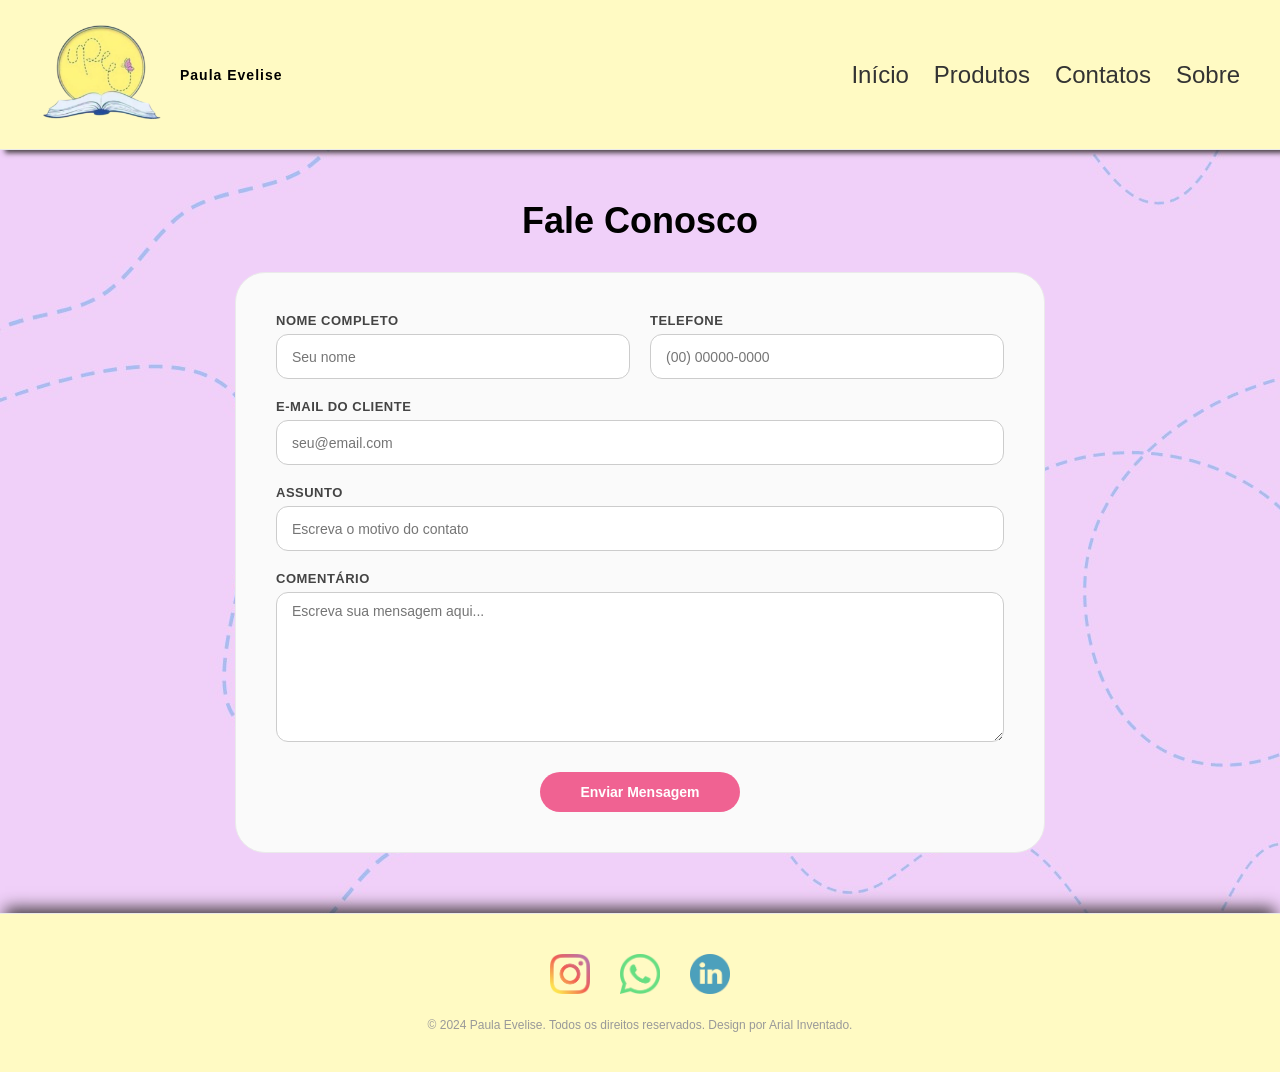
==== Contatos.html @ f03c60fa "att 2 22/06" ====
<!DOCTYPE html>
<html lang="pt-BR">

<head>
    <meta charset="UTF-8">
    <meta name="viewport" content="width=device-width, initial-scale=1.0">
    <link rel="shortcut icon" href="img/logo_cliente.jpeg" type="image/x-icon">
    <title>Fale Conosco — Paula Evelise</title>
    <style>
        * {
            margin: 0;
            padding: 0;
            box-sizing: border-box;
            font-family: Arial, sans-serif;
        }

        body {
            background-image: url(img/fundo.jpeg);
            color: #000000;
        }

        header {
            display: flex;
            justify-content: space-between;
            align-items: center;
            background-color: #FFFAC3;
            padding: 20px 40px;
            border-bottom: 1px solid #EAEAEA;
            height: 150px;
            box-shadow: 5px 3px 5px rgba(59, 53, 53, 0.9);
        }

        .logo-container {
            display: flex;
            align-items: center;
            gap: 10px;
        }

        header img {
            height: 100px;
            width: 130px;
        }

        .logo-text {
            font-size: 14px;
            font-weight: bold;
            letter-spacing: 1px;
        }

        nav {
            display: flex;
            gap: 25px;
        }

        header nav a {
            text-decoration: none;
            color: #333333;
            font-size: 24px;
            font-weight: 500;
        }

        header nav a:hover {
            color: #000000;
            font-weight: bold;
        }

        .header-icons {
            display: flex;
            align-items: center;
            gap: 20px;
            font-size: 18px;
            cursor: pointer;
            color: #333333;
        }

        .container {
            max-width: 850px;
            margin: 50px auto;
            padding: 0 20px;
        }

        h2 {
            text-align: center;
            margin-bottom: 30px;
            font-size: 36px;
            font-weight: bold;
        }

        .info {
            display: flex;
            flex-direction: column;
            background-color: #FAFAFA;
            border: 1px solid #EAEAEA;
            border-radius: 30px;
            padding: 40px;
            gap: 20px;
        }

        .row-dupla {
            display: flex;
            gap: 20px;
            width: 100%;
        }

        .campo {
            display: flex;
            flex-direction: column;
            width: 100%;
        }

        label {
            font-size: 13px;
            font-weight: bold;
            color: #444444;
            margin-bottom: 6px;
            text-transform: uppercase;
            letter-spacing: 0.5px;
        }

        input,
        textarea {
            height: 45px;
            border-radius: 12px;
            border: 1px solid #CCCCCC;
            padding: 10px 15px;
            width: 100%;
            font-size: 14px;
            outline: none;
            transition: border-color 0.2s;
        }

        input:focus,
        textarea:focus {
            border-color: #f06292;
        }

        textarea {
            height: 150px;
            resize: vertical;
        }

        .botao-enviar {
            background-color: #f06292;
            color: white;
            border: none;
            border-radius: 20px;
            padding: 12px 40px;
            font-size: 14px;
            font-weight: bold;
            cursor: pointer;
            align-self: center;
            margin-top: 10px;
            transition: background-color 0.2s;
        }

        .botao-enviar:hover {
            background-color: #e91e8c;
        }

        .overlay {
            display: none;
            position: fixed;
            top: 0;
            left: 0;
            width: 100%;
            height: 100%;
            background-color: rgba(0, 0, 0, 0.4);
            z-index: 999;
            justify-content: center;
            align-items: center;
        }

        .overlay.ativo {
            display: flex;
        }

        .modal {
            background-color: white;
            border-radius: 25px;
            padding: 40px;
            width: 90%;
            max-width: 500px;
            text-align: center;
            display: flex;
            flex-direction: column;
            gap: 15px;
            box-shadow: 0 10px 30px rgba(0,0,0,0.1);
        }

        .modal h3 {
            font-size: 22px;
            color: #000000;
            margin-bottom: 5px;
        }

        .modal p {
            font-size: 14px;
            color: #444444;
            background-color: #FFF5F8;
            border-radius: 12px;
            padding: 12px 15px;
            text-align: left;
            border: 1px solid #FFE4EE;
        }

        .modal p span {
            font-weight: bold;
            color: #e91e8c;
            font-size: 30px;
        }

        .modal button {
            background-color: #000000;
            color: white;
            border: none;
            border-radius: 20px;
            padding: 10px 35px;
            font-size: 14px;
            font-weight: bold;
            cursor: pointer;
            align-self: center;
            margin-top: 10px;
        }

        .modal button:hover {
            background-color: #222222;
        }

        .footer {
            background-color: #FFFAC3;
            border-top: 1px solid #EAEAEA;
            margin-top: 60px;
            padding: 40px 20px;
            display: flex;
            flex-direction: column;
            align-items: center;
            gap: 20px;
            box-shadow: 0 -10px 15px -5px rgba(49, 44, 44, 0.9);
        }

        .footer .icones {
            display: flex;
            gap: 30px;
        }

        .footer p {
            font-size: 12px;
            color: #999999;
        }

        .footer a img {
            width: 40px;
            height: 40px;
            opacity: 0.7;
        }
        @media (max-width: 768px) {
            header {
                flex-direction: column;
                gap: 15px;
                padding: 20px;
            }
            .row-dupla {
                flex-direction: column;
                gap: 20px;
            }
            .info {
                padding: 25px 20px;
            }
        }
    </style>
</head>

<body>

    <header>
        <div class="logo-container">
            <img src="img/logo_cliente.jpeg" alt="Logo">
            <span class="logo-text">Paula Evelise</span>
        </div>
        <nav>
            <a href="./index.html">Início</a>
            <a href="./produtos.html">Produtos</a>
            <a href="./Contatos.html">Contatos</a>
            <a href="./sobre.html">Sobre</a>
        </nav>
    </header>

    <div class="container">
        <h2>Fale Conosco</h2>

        <div class="info">
            <div class="row-dupla">
                <div class="campo">
                    <label>Nome Completo</label>
                    <input type="text" id="nome" placeholder="Seu nome">
                </div>
                <div class="campo">
                    <label>Telefone</label>
                    <input type="tel" id="telefone" placeholder="(00) 00000-0000">
                </div>
            </div>

            <div class="campo">
                <label>E-mail do Cliente</label>
                <input type="email" id="email" placeholder="seu@email.com">
            </div>

            <div class="campo">
                <label>Assunto</label>
                <input type="text" id="assunto" placeholder="Escreva o motivo do contato">
            </div>

            <div class="campo">
                <label>Comentário</label>
                <textarea id="comentario" placeholder="Escreva sua mensagem aqui..."></textarea>
            </div>

            <button class="botao-enviar" onclick="enviarMensagem()">Enviar Mensagem</button>
        </div>
    </div>

    <div class="overlay" id="overlay">
        <div class="modal">
            <h3>Mensagem Enviada!</h3>
            <p><span>Nome:</span> <span id="modal-nome"></span></p>
            <p><span>Telefone:</span> <span id="modal-telefone"></span></p>
            <p><span>E-mail:</span> <span id="modal-email"></span></p>
            <p><span>Assunto:</span> <span id="modal-assunto"></span></p>
            <p><span>Comentário:</span> <span id="modal-comentario"></span></p>
            <button onclick="fecharModal()">Fechar</button>
        </div>
    </div>

    <div class="footer">
        <div class="icones">
            <a href="https://www.instagram.com/paulaevelise72?igsh=MTg4MHEwcnJuc3Zzeg==" target="_blank"><img src="img/insta.png" alt="Instagram"></a>
            <a href="" target="_blank"><img src="img/whatts.png" alt="WhatsApp"></a>
            <a href="https://m.youtube.com/channel/UCNgQJVknTLY3jmE4NBJoQzw?fbclid=PAb21jcASmHBhleHRuA2FlbQIxMQBzcnRjBmFwcF9pZA81NjcwNjczNDMzNTI0MjcAAadO2gdKPivZzkQvcylAHbenTMVlVBev53xctaPs1BivFKf5j4a5mt0NcFr6Dg_aem_7Da9WjiU6zzyrXYJfn-gvg" target="_blank"><img src="img/li.png" alt="youtube"></a>
        </div>
        <p>&copy; 2024 Paula Evelise. Todos os direitos reservados. Design por Arial Inventado.</p>
    </div>

    <script>
        function enviarMensagem() {
            const nome = document.getElementById('nome').value.trim();
            const telefone = document.getElementById('telefone').value.trim();
            const email = document.getElementById('email').value.trim();
            const assunto = document.getElementById('assunto').value.trim();
            const comentario = document.getElementById('comentario').value.trim();

            if (!nome || !email || !comentario) {
                alert('Por favor, preencha os campos obrigatórios (Nome, E-mail e Comentário).');
                return;
            }

            document.getElementById('modal-nome').textContent = nome;
            document.getElementById('modal-telefone').textContent = telefone || '—';
            document.getElementById('modal-email').textContent = email;
            document.getElementById('modal-assunto').textContent = assunto || '—';
            document.getElementById('modal-comentario').textContent = comentario;

            document.getElementById('overlay').classList.add('ativo');
        }

        function fecharModal() {
            document.getElementById('overlay').classList.remove('ativo');
            
            document.getElementById('nome').value = '';
            document.getElementById('telefone').value = '';
            document.getElementById('email').value = '';
            document.getElementById('assunto').value = '';
            document.getElementById('comentario').value = '';
        }
    </script>
</body>

</html>
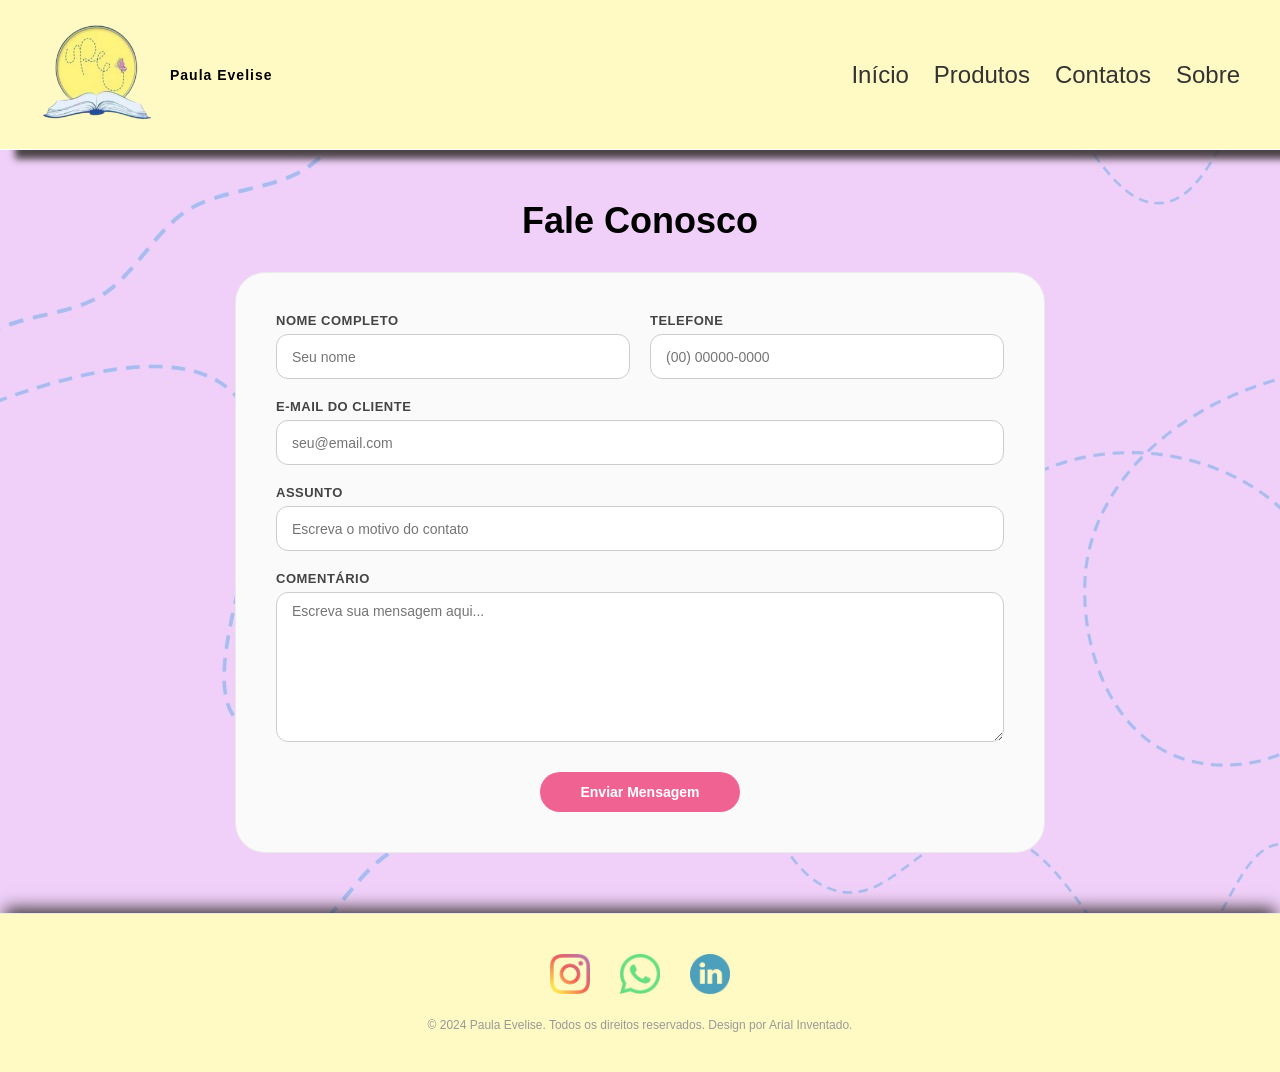
==== commit 2933094d: "Update Contatos.html" ====
--- a/Contatos.html
+++ b/Contatos.html
@@ -7,7 +7,7 @@
     <link rel="shortcut icon" href="img/logo_cliente.jpeg" type="image/x-icon">
     <title>Fale Conosco — Paula Evelise</title>
     <style>
-        * {
+         * {
             margin: 0;
             padding: 0;
             box-sizing: border-box;
@@ -23,11 +23,11 @@
             display: flex;
             justify-content: space-between;
             align-items: center;
+            padding: 20px 40px;
+            height: 150px;
             background-color: #FFFAC3;
-            padding: 20px 40px;
-            border-bottom: 1px solid #EAEAEA;
-            height: 150px;
-            box-shadow: 5px 3px 5px rgba(59, 53, 53, 0.9);
+            box-shadow: 15px 9px 7px rgba(59, 53, 53, 0.9);
+            border-bottom: 1px solid #FFFFFF;
         }
 
         .logo-container {
@@ -38,7 +38,7 @@
 
         header img {
             height: 100px;
-            width: 130px;
+            width: 120px;
         }
 
         .logo-text {
@@ -57,20 +57,26 @@
             color: #333333;
             font-size: 24px;
             font-weight: 500;
+            padding: 0;
+            border: none;
+            border-radius: 0;
         }
 
         header nav a:hover {
+            background-color: transparent;
             color: #000000;
             font-weight: bold;
         }
 
-        .header-icons {
+        button {
+            background-color: transparent;
+            border: none;
+            cursor: pointer;
+        }
+        .logo-container {
             display: flex;
             align-items: center;
-            gap: 20px;
-            font-size: 18px;
-            cursor: pointer;
-            color: #333333;
+            gap: 10px;
         }
 
         .container {
@@ -184,7 +190,7 @@
             display: flex;
             flex-direction: column;
             gap: 15px;
-            box-shadow: 0 10px 30px rgba(0,0,0,0.1);
+            box-shadow: 0 10px 30px rgba(0, 0, 0, 0.1);
         }
 
         .modal h3 {
@@ -246,6 +252,7 @@
         .footer p {
             font-size: 12px;
             color: #999999;
+            text-align: center;
         }
 
         .footer a img {
@@ -253,18 +260,78 @@
             height: 40px;
             opacity: 0.7;
         }
-        @media (max-width: 768px) {
+
+        .footer a:hover img {
+            opacity: 1;
+        }
+
+        @media (max-width: 610px) {
             header {
                 flex-direction: column;
+                height: auto;
+                padding: 15px 20px;
+                gap: 12px;
+            }
+
+            nav {
                 gap: 15px;
-                padding: 20px;
-            }
+                flex-wrap: wrap;
+                justify-content: center;
+            }
+
+            nav a {
+                font-size: 16px;
+            }
+
+            .container {
+                margin: 30px auto;
+            }
+
+            h2 {
+                font-size: 26px;
+                margin-bottom: 20px;
+            }
+
             .row-dupla {
                 flex-direction: column;
+                gap: 15px;
+            }
+
+            .info {
+                padding: 20px 16px;
+                gap: 15px;
+                border-radius: 20px;
+            }
+
+            input,
+            textarea {
+                font-size: 13px;
+            }
+
+            .botao-enviar {
+                width: 100%;
+                padding: 12px;
+            }
+
+            .modal {
+                padding: 25px 20px;
+            }
+
+            .modal h3 {
+                font-size: 18px;
+            }
+
+            .modal p span {
+                font-size: 20px;
+            }
+
+            .footer {
+                padding: 25px 15px;
+                gap: 15px;
+            }
+
+            .footer .icones {
                 gap: 20px;
-            }
-            .info {
-                padding: 25px 20px;
             }
         }
     </style>
@@ -333,9 +400,11 @@
 
     <div class="footer">
         <div class="icones">
-            <a href="https://www.instagram.com/paulaevelise72?igsh=MTg4MHEwcnJuc3Zzeg==" target="_blank"><img src="img/insta.png" alt="Instagram"></a>
+            <a href="https://www.instagram.com/paulaevelise72?igsh=MTg4MHEwcnJuc3Zzeg==" target="_blank"><img
+                    src="img/insta.png" alt="Instagram"></a>
             <a href="" target="_blank"><img src="img/whatts.png" alt="WhatsApp"></a>
-            <a href="https://m.youtube.com/channel/UCNgQJVknTLY3jmE4NBJoQzw?fbclid=PAb21jcASmHBhleHRuA2FlbQIxMQBzcnRjBmFwcF9pZA81NjcwNjczNDMzNTI0MjcAAadO2gdKPivZzkQvcylAHbenTMVlVBev53xctaPs1BivFKf5j4a5mt0NcFr6Dg_aem_7Da9WjiU6zzyrXYJfn-gvg" target="_blank"><img src="img/li.png" alt="youtube"></a>
+            <a href="https://m.youtube.com/channel/UCNgQJVknTLY3jmE4NBJoQzw" target="_blank"><img src="img/li.png"
+                    alt="YouTube"></a>
         </div>
         <p>&copy; 2024 Paula Evelise. Todos os direitos reservados. Design por Arial Inventado.</p>
     </div>
@@ -364,7 +433,6 @@
 
         function fecharModal() {
             document.getElementById('overlay').classList.remove('ativo');
-            
             document.getElementById('nome').value = '';
             document.getElementById('telefone').value = '';
             document.getElementById('email').value = '';
@@ -372,6 +440,10 @@
             document.getElementById('comentario').value = '';
         }
     </script>
+     <script src="https://vlibras.gov.br/app/vlibras-plugin.js"></script>
+     <script>
+         new window.VLibras.Widget('https://vlibras.gov.br/app');
+     </script>
 </body>
 
-</html>+</html>
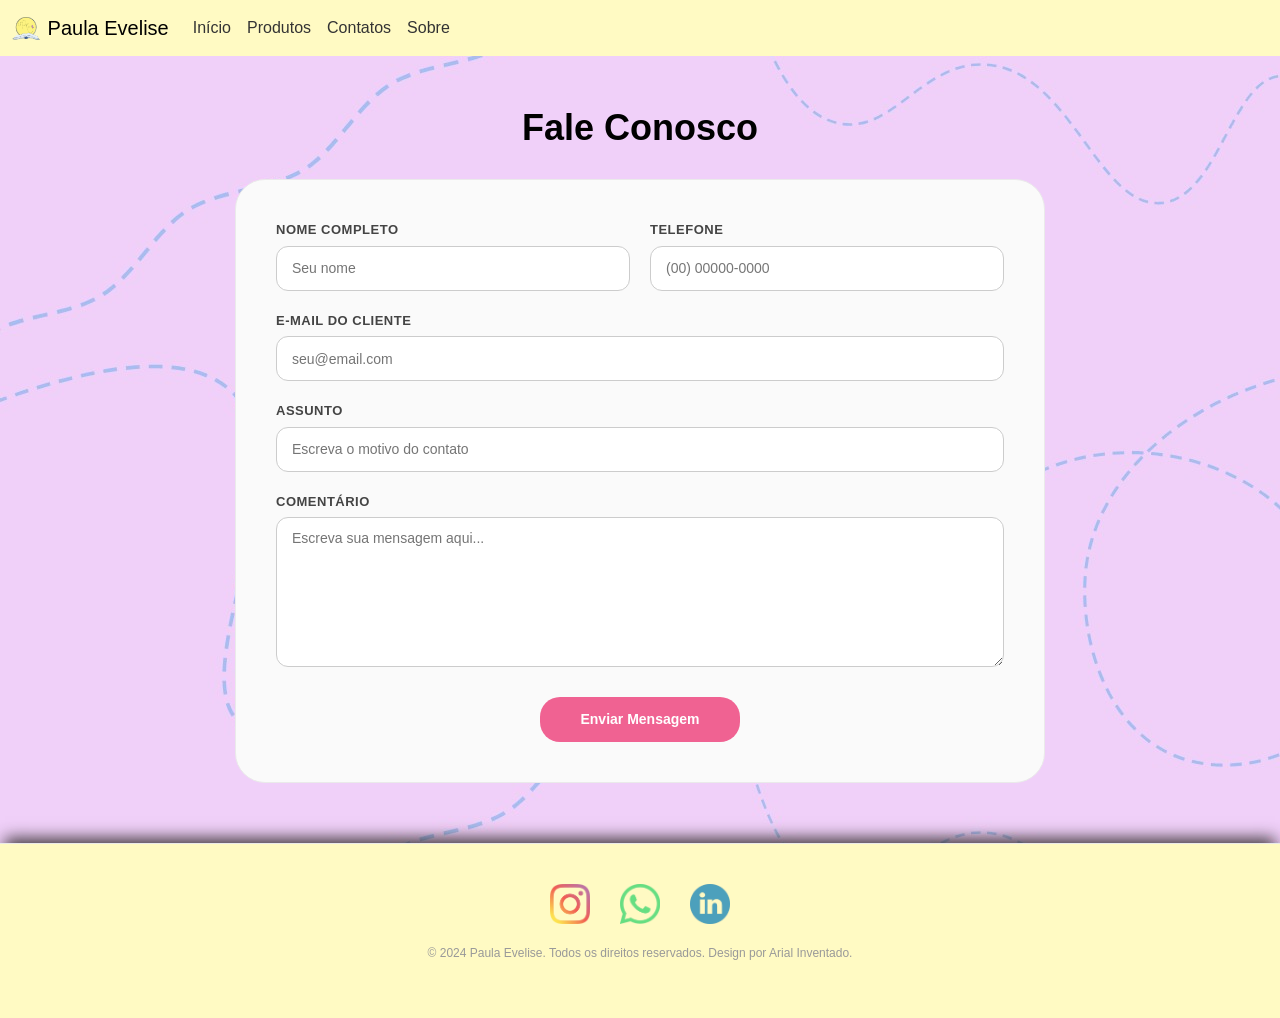
==== commit 19fab5a8: "att 1 24/06" ====
--- a/Contatos.html
+++ b/Contatos.html
@@ -6,91 +6,29 @@
     <meta name="viewport" content="width=device-width, initial-scale=1.0">
     <link rel="shortcut icon" href="img/logo_cliente.jpeg" type="image/x-icon">
     <title>Fale Conosco — Paula Evelise</title>
+    <link href="https://cdn.jsdelivr.net/npm/bootstrap@5.3.8/dist/css/bootstrap.min.css" rel="stylesheet" integrity="sha384-sRIl4kxILFvY47J16cr9ZwB07vP4J8+LH7qKQnuqkuIAvNWLzeN8tE5YBujZqJLB" crossorigin="anonymous"> 
     <style>
-         * {
-            margin: 0;
-            padding: 0;
-            box-sizing: border-box;
-            font-family: Arial, sans-serif;
-        }
-
-        body {
-            background-image: url(img/fundo.jpeg);
-            color: #000000;
-        }
-
-        header {
-            display: flex;
-            justify-content: space-between;
-            align-items: center;
-            padding: 20px 40px;
-            height: 150px;
-            background-color: #FFFAC3;
-            box-shadow: 15px 9px 7px rgba(59, 53, 53, 0.9);
-            border-bottom: 1px solid #FFFFFF;
-        }
-
-        .logo-container {
-            display: flex;
-            align-items: center;
-            gap: 10px;
-        }
-
-        header img {
-            height: 100px;
-            width: 120px;
-        }
-
-        .logo-text {
-            font-size: 14px;
-            font-weight: bold;
-            letter-spacing: 1px;
-        }
-
-        nav {
-            display: flex;
-            gap: 25px;
-        }
-
-        header nav a {
-            text-decoration: none;
-            color: #333333;
-            font-size: 24px;
-            font-weight: 500;
-            padding: 0;
-            border: none;
-            border-radius: 0;
-        }
-
-        header nav a:hover {
-            background-color: transparent;
-            color: #000000;
-            font-weight: bold;
-        }
-
-        button {
-            background-color: transparent;
-            border: none;
-            cursor: pointer;
-        }
-        .logo-container {
-            display: flex;
-            align-items: center;
-            gap: 10px;
-        }
-
-        .container {
-            max-width: 850px;
-            margin: 50px auto;
-            padding: 0 20px;
-        }
-
-        h2 {
-            text-align: center;
-            margin-bottom: 30px;
-            font-size: 36px;
-            font-weight: bold;
-        }
+        * { margin: 0; padding: 0; box-sizing: border-box; font-family: Arial, sans-serif; }
+
+        body { background-image: url(img/fundo.jpeg); color: #000000; }
+
+        #menu{
+    display: flex;
+    width: 100vw;   
+    background-color: #FFFAC3 !important;
+    }
+
+    #botao{
+    background-color: #e0f2fe; 
+    }
+
+    #links{
+    color: #333;
+    }
+
+        .container { max-width: 850px; margin: 50px auto; padding: 0 20px; }
+
+        h2 { text-align: center; margin-bottom: 30px; font-size: 36px; font-weight: bold; }
 
         .info {
             display: flex;
@@ -102,17 +40,9 @@
             gap: 20px;
         }
 
-        .row-dupla {
-            display: flex;
-            gap: 20px;
-            width: 100%;
-        }
-
-        .campo {
-            display: flex;
-            flex-direction: column;
-            width: 100%;
-        }
+        .row-dupla { display: flex; gap: 20px; width: 100%; }
+
+        .campo { display: flex; flex-direction: column; width: 100%; }
 
         label {
             font-size: 13px;
@@ -123,8 +53,7 @@
             letter-spacing: 0.5px;
         }
 
-        input,
-        textarea {
+        input, textarea {
             height: 45px;
             border-radius: 12px;
             border: 1px solid #CCCCCC;
@@ -135,15 +64,9 @@
             transition: border-color 0.2s;
         }
 
-        input:focus,
-        textarea:focus {
-            border-color: #f06292;
-        }
-
-        textarea {
-            height: 150px;
-            resize: vertical;
-        }
+        input:focus, textarea:focus { border-color: #f06292; }
+
+        textarea { height: 150px; resize: vertical; }
 
         .botao-enviar {
             background-color: #f06292;
@@ -159,26 +82,21 @@
             transition: background-color 0.2s;
         }
 
-        .botao-enviar:hover {
-            background-color: #e91e8c;
-        }
-
+        .botao-enviar:hover { background-color: #e91e8c; }
+
+        /* Modal */
         .overlay {
             display: none;
             position: fixed;
-            top: 0;
-            left: 0;
-            width: 100%;
-            height: 100%;
+            top: 0; left: 0;
+            width: 100%; height: 100%;
             background-color: rgba(0, 0, 0, 0.4);
             z-index: 999;
             justify-content: center;
             align-items: center;
         }
 
-        .overlay.ativo {
-            display: flex;
-        }
+        .overlay.ativo { display: flex; }
 
         .modal {
             background-color: white;
@@ -190,14 +108,10 @@
             display: flex;
             flex-direction: column;
             gap: 15px;
-            box-shadow: 0 10px 30px rgba(0, 0, 0, 0.1);
-        }
-
-        .modal h3 {
-            font-size: 22px;
-            color: #000000;
-            margin-bottom: 5px;
-        }
+            box-shadow: 0 10px 30px rgba(0,0,0,0.1);
+        }
+
+        .modal h3 { font-size: 22px; color: #000000; margin-bottom: 5px; }
 
         .modal p {
             font-size: 14px;
@@ -209,11 +123,7 @@
             border: 1px solid #FFE4EE;
         }
 
-        .modal p span {
-            font-weight: bold;
-            color: #e91e8c;
-            font-size: 30px;
-        }
+        .modal p span { font-weight: bold; color: #e91e8c; font-size: 30px; }
 
         .modal button {
             background-color: #000000;
@@ -228,10 +138,9 @@
             margin-top: 10px;
         }
 
-        .modal button:hover {
-            background-color: #222222;
-        }
-
+        .modal button:hover { background-color: #222222; }
+
+        /* Footer */
         .footer {
             background-color: #FFFAC3;
             border-top: 1px solid #EAEAEA;
@@ -244,28 +153,13 @@
             box-shadow: 0 -10px 15px -5px rgba(49, 44, 44, 0.9);
         }
 
-        .footer .icones {
-            display: flex;
-            gap: 30px;
-        }
-
-        .footer p {
-            font-size: 12px;
-            color: #999999;
-            text-align: center;
-        }
-
-        .footer a img {
-            width: 40px;
-            height: 40px;
-            opacity: 0.7;
-        }
-
-        .footer a:hover img {
-            opacity: 1;
-        }
-
-        @media (max-width: 610px) {
+        .footer .icones { display: flex; gap: 30px; }
+        .footer p { font-size: 12px; color: #999999; text-align: center; }
+        .footer a img { width: 40px; height: 40px; opacity: 0.7; }
+        .footer a:hover img { opacity: 1; }
+
+        /* ── RESPONSIVO ── */
+        @media (max-width: 768px) {
             header {
                 flex-direction: column;
                 height: auto;
@@ -273,83 +167,60 @@
                 gap: 12px;
             }
 
-            nav {
-                gap: 15px;
-                flex-wrap: wrap;
-                justify-content: center;
-            }
-
-            nav a {
-                font-size: 16px;
-            }
-
-            .container {
-                margin: 30px auto;
-            }
-
-            h2 {
-                font-size: 26px;
-                margin-bottom: 20px;
-            }
-
-            .row-dupla {
-                flex-direction: column;
-                gap: 15px;
-            }
-
-            .info {
-                padding: 20px 16px;
-                gap: 15px;
-                border-radius: 20px;
-            }
-
-            input,
-            textarea {
-                font-size: 13px;
-            }
-
-            .botao-enviar {
-                width: 100%;
-                padding: 12px;
-            }
-
-            .modal {
-                padding: 25px 20px;
-            }
-
-            .modal h3 {
-                font-size: 18px;
-            }
-
-            .modal p span {
-                font-size: 20px;
-            }
-
-            .footer {
-                padding: 25px 15px;
-                gap: 15px;
-            }
-
-            .footer .icones {
-                gap: 20px;
-            }
+            nav { gap: 15px; flex-wrap: wrap; justify-content: center; }
+            nav a { font-size: 16px; }
+
+            .container { margin: 30px auto; }
+
+            h2 { font-size: 26px; margin-bottom: 20px; }
+
+            .row-dupla { flex-direction: column; gap: 15px; }
+
+            .info { padding: 20px 16px; gap: 15px; border-radius: 20px; }
+
+            input, textarea { font-size: 13px; }
+
+            .botao-enviar { width: 100%; padding: 12px; }
+
+            .modal { padding: 25px 20px; }
+            .modal h3 { font-size: 18px; }
+            .modal p span { font-size: 20px; }
+
+            .footer { padding: 25px 15px; gap: 15px; }
+            .footer .icones { gap: 20px; }
         }
     </style>
 </head>
 
 <body>
-
     <header>
-        <div class="logo-container">
-            <img src="img/logo_cliente.jpeg" alt="Logo">
-            <span class="logo-text">Paula Evelise</span>
-        </div>
-        <nav>
-            <a href="./index.html">Início</a>
-            <a href="./produtos.html">Produtos</a>
-            <a href="./Contatos.html">Contatos</a>
-            <a href="./sobre.html">Sobre</a>
-        </nav>
+        <nav class="navbar navbar-expand-lg bg-body-tertiary" id="menu">
+            <div class="container-fluid">
+                <a class="navbar-brand" href="#">
+                    <img src="./imagens_index/logoCliente.png" alt="Logo" width="30" height="24" class="d-inline-block align-text-top">
+                    Paula Evelise
+                  </a>
+              <button class="navbar-toggler" type="button" data-bs-toggle="collapse" data-bs-target="#navbarNav" aria-controls="navbarNav" aria-expanded="false" aria-label="Toggle navigation" id="botao"> 
+                <span class="navbar-toggler-icon"></span>
+              </button>
+              <div class="collapse navbar-collapse" id="navbarNav">
+                <ul class="navbar-nav">
+                  <li class="nav-item">
+                    <a class="nav-link" href="./index.html" id="links">Início</a>
+                  </li>
+                  <li class="nav-item">
+                    <a class="nav-link" href="./produtos.html" id="links">Produtos</a>
+                  </li>
+                  <li class="nav-item">
+                    <a class="nav-link" href="./Contatos.html" id="links">Contatos</a>
+                  </li>
+                  <li class="nav-item">
+                    <a class="nav-link" href="./sobre.html" id="links">Sobre</a>
+                  </li>
+                </ul>
+              </div>
+            </div>
+          </nav>
     </header>
 
     <div class="container">
@@ -400,11 +271,9 @@
 
     <div class="footer">
         <div class="icones">
-            <a href="https://www.instagram.com/paulaevelise72?igsh=MTg4MHEwcnJuc3Zzeg==" target="_blank"><img
-                    src="img/insta.png" alt="Instagram"></a>
+            <a href="https://www.instagram.com/paulaevelise72?igsh=MTg4MHEwcnJuc3Zzeg==" target="_blank"><img src="img/insta.png" alt="Instagram"></a>
             <a href="" target="_blank"><img src="img/whatts.png" alt="WhatsApp"></a>
-            <a href="https://m.youtube.com/channel/UCNgQJVknTLY3jmE4NBJoQzw" target="_blank"><img src="img/li.png"
-                    alt="YouTube"></a>
+            <a href="https://m.youtube.com/channel/UCNgQJVknTLY3jmE4NBJoQzw" target="_blank"><img src="img/li.png" alt="YouTube"></a>
         </div>
         <p>&copy; 2024 Paula Evelise. Todos os direitos reservados. Design por Arial Inventado.</p>
     </div>
@@ -440,10 +309,7 @@
             document.getElementById('comentario').value = '';
         }
     </script>
-     <script src="https://vlibras.gov.br/app/vlibras-plugin.js"></script>
-     <script>
-         new window.VLibras.Widget('https://vlibras.gov.br/app');
-     </script>
+     <script src="https://cdn.jsdelivr.net/npm/bootstrap@5.3.8/dist/js/bootstrap.bundle.min.js" integrity="sha384-FKyoEForCGlyvwx9Hj09JcYn3nv7wiPVlz7YYwJrWVcXK/BmnVDxM+D2scQbITxI" crossorigin="anonymous"></script>
 </body>
 
 </html>
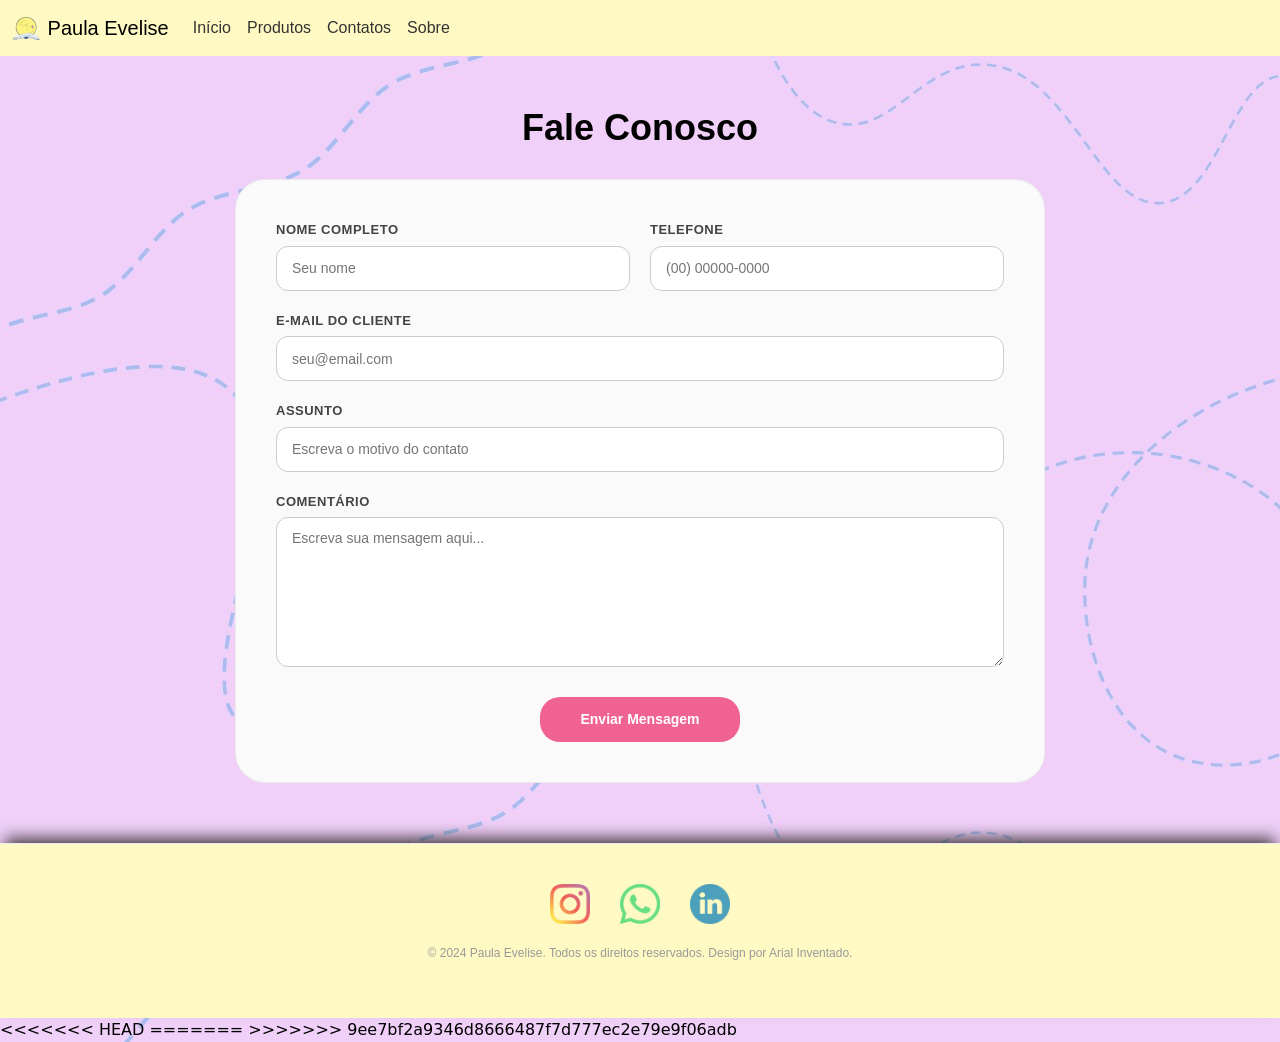
==== commit be0815b7: "Merge branch 'main' of https://github.com/Guiisilva12/TCC" ====
--- a/Contatos.html
+++ b/Contatos.html
@@ -8,9 +8,17 @@
     <title>Fale Conosco — Paula Evelise</title>
     <link href="https://cdn.jsdelivr.net/npm/bootstrap@5.3.8/dist/css/bootstrap.min.css" rel="stylesheet" integrity="sha384-sRIl4kxILFvY47J16cr9ZwB07vP4J8+LH7qKQnuqkuIAvNWLzeN8tE5YBujZqJLB" crossorigin="anonymous"> 
     <style>
-        * { margin: 0; padding: 0; box-sizing: border-box; font-family: Arial, sans-serif; }
-
-        body { background-image: url(img/fundo.jpeg); color: #000000; }
+         * {
+            margin: 0;
+            padding: 0;
+            box-sizing: border-box;
+            font-family: Arial, sans-serif;
+        }
+
+        body {
+            background-image: url(img/fundo.jpeg);
+            color: #000000;
+        }
 
         #menu{
     display: flex;
@@ -26,9 +34,29 @@
     color: #333;
     }
 
-        .container { max-width: 850px; margin: 50px auto; padding: 0 20px; }
-
-        h2 { text-align: center; margin-bottom: 30px; font-size: 36px; font-weight: bold; }
+        button {
+            background-color: transparent;
+            border: none;
+            cursor: pointer;
+        }
+        .logo-container {
+            display: flex;
+            align-items: center;
+            gap: 10px;
+        }
+
+        .container {
+            max-width: 850px;
+            margin: 50px auto;
+            padding: 0 20px;
+        }
+
+        h2 {
+            text-align: center;
+            margin-bottom: 30px;
+            font-size: 36px;
+            font-weight: bold;
+        }
 
         .info {
             display: flex;
@@ -40,9 +68,17 @@
             gap: 20px;
         }
 
-        .row-dupla { display: flex; gap: 20px; width: 100%; }
-
-        .campo { display: flex; flex-direction: column; width: 100%; }
+        .row-dupla {
+            display: flex;
+            gap: 20px;
+            width: 100%;
+        }
+
+        .campo {
+            display: flex;
+            flex-direction: column;
+            width: 100%;
+        }
 
         label {
             font-size: 13px;
@@ -53,7 +89,8 @@
             letter-spacing: 0.5px;
         }
 
-        input, textarea {
+        input,
+        textarea {
             height: 45px;
             border-radius: 12px;
             border: 1px solid #CCCCCC;
@@ -64,9 +101,15 @@
             transition: border-color 0.2s;
         }
 
-        input:focus, textarea:focus { border-color: #f06292; }
-
-        textarea { height: 150px; resize: vertical; }
+        input:focus,
+        textarea:focus {
+            border-color: #f06292;
+        }
+
+        textarea {
+            height: 150px;
+            resize: vertical;
+        }
 
         .botao-enviar {
             background-color: #f06292;
@@ -82,21 +125,26 @@
             transition: background-color 0.2s;
         }
 
-        .botao-enviar:hover { background-color: #e91e8c; }
-
-        /* Modal */
+        .botao-enviar:hover {
+            background-color: #e91e8c;
+        }
+
         .overlay {
             display: none;
             position: fixed;
-            top: 0; left: 0;
-            width: 100%; height: 100%;
+            top: 0;
+            left: 0;
+            width: 100%;
+            height: 100%;
             background-color: rgba(0, 0, 0, 0.4);
             z-index: 999;
             justify-content: center;
             align-items: center;
         }
 
-        .overlay.ativo { display: flex; }
+        .overlay.ativo {
+            display: flex;
+        }
 
         .modal {
             background-color: white;
@@ -108,10 +156,14 @@
             display: flex;
             flex-direction: column;
             gap: 15px;
-            box-shadow: 0 10px 30px rgba(0,0,0,0.1);
-        }
-
-        .modal h3 { font-size: 22px; color: #000000; margin-bottom: 5px; }
+            box-shadow: 0 10px 30px rgba(0, 0, 0, 0.1);
+        }
+
+        .modal h3 {
+            font-size: 22px;
+            color: #000000;
+            margin-bottom: 5px;
+        }
 
         .modal p {
             font-size: 14px;
@@ -123,7 +175,11 @@
             border: 1px solid #FFE4EE;
         }
 
-        .modal p span { font-weight: bold; color: #e91e8c; font-size: 30px; }
+        .modal p span {
+            font-weight: bold;
+            color: #e91e8c;
+            font-size: 30px;
+        }
 
         .modal button {
             background-color: #000000;
@@ -138,9 +194,10 @@
             margin-top: 10px;
         }
 
-        .modal button:hover { background-color: #222222; }
-
-        /* Footer */
+        .modal button:hover {
+            background-color: #222222;
+        }
+
         .footer {
             background-color: #FFFAC3;
             border-top: 1px solid #EAEAEA;
@@ -153,13 +210,28 @@
             box-shadow: 0 -10px 15px -5px rgba(49, 44, 44, 0.9);
         }
 
-        .footer .icones { display: flex; gap: 30px; }
-        .footer p { font-size: 12px; color: #999999; text-align: center; }
-        .footer a img { width: 40px; height: 40px; opacity: 0.7; }
-        .footer a:hover img { opacity: 1; }
-
-        /* ── RESPONSIVO ── */
-        @media (max-width: 768px) {
+        .footer .icones {
+            display: flex;
+            gap: 30px;
+        }
+
+        .footer p {
+            font-size: 12px;
+            color: #999999;
+            text-align: center;
+        }
+
+        .footer a img {
+            width: 40px;
+            height: 40px;
+            opacity: 0.7;
+        }
+
+        .footer a:hover img {
+            opacity: 1;
+        }
+
+        @media (max-width: 610px) {
             header {
                 flex-direction: column;
                 height: auto;
@@ -167,27 +239,66 @@
                 gap: 12px;
             }
 
-            nav { gap: 15px; flex-wrap: wrap; justify-content: center; }
-            nav a { font-size: 16px; }
-
-            .container { margin: 30px auto; }
-
-            h2 { font-size: 26px; margin-bottom: 20px; }
-
-            .row-dupla { flex-direction: column; gap: 15px; }
-
-            .info { padding: 20px 16px; gap: 15px; border-radius: 20px; }
-
-            input, textarea { font-size: 13px; }
-
-            .botao-enviar { width: 100%; padding: 12px; }
-
-            .modal { padding: 25px 20px; }
-            .modal h3 { font-size: 18px; }
-            .modal p span { font-size: 20px; }
-
-            .footer { padding: 25px 15px; gap: 15px; }
-            .footer .icones { gap: 20px; }
+            nav {
+                gap: 15px;
+                flex-wrap: wrap;
+                justify-content: center;
+            }
+
+            nav a {
+                font-size: 16px;
+            }
+
+            .container {
+                margin: 30px auto;
+            }
+
+            h2 {
+                font-size: 26px;
+                margin-bottom: 20px;
+            }
+
+            .row-dupla {
+                flex-direction: column;
+                gap: 15px;
+            }
+
+            .info {
+                padding: 20px 16px;
+                gap: 15px;
+                border-radius: 20px;
+            }
+
+            input,
+            textarea {
+                font-size: 13px;
+            }
+
+            .botao-enviar {
+                width: 100%;
+                padding: 12px;
+            }
+
+            .modal {
+                padding: 25px 20px;
+            }
+
+            .modal h3 {
+                font-size: 18px;
+            }
+
+            .modal p span {
+                font-size: 20px;
+            }
+
+            .footer {
+                padding: 25px 15px;
+                gap: 15px;
+            }
+
+            .footer .icones {
+                gap: 20px;
+            }
         }
     </style>
 </head>
@@ -271,11 +382,19 @@
 
     <div class="footer">
         <div class="icones">
-            <a href="https://www.instagram.com/paulaevelise72?igsh=MTg4MHEwcnJuc3Zzeg==" target="_blank"><img src="img/insta.png" alt="Instagram"></a>
+            <a href="https://www.instagram.com/paulaevelise72?igsh=MTg4MHEwcnJuc3Zzeg==" target="_blank"><img
+                    src="img/insta.png" alt="Instagram"></a>
             <a href="" target="_blank"><img src="img/whatts.png" alt="WhatsApp"></a>
-            <a href="https://m.youtube.com/channel/UCNgQJVknTLY3jmE4NBJoQzw" target="_blank"><img src="img/li.png" alt="YouTube"></a>
+            <a href="https://m.youtube.com/channel/UCNgQJVknTLY3jmE4NBJoQzw" target="_blank"><img src="img/li.png"
+                    alt="YouTube"></a>
         </div>
         <p>&copy; 2024 Paula Evelise. Todos os direitos reservados. Design por Arial Inventado.</p>
+    </div>
+    <div vw class="enabled">
+        <div vw-access-button class="active"></div>
+        <div vw-plugin-wrapper>
+            <div class="vw-plugin-top-wrapper"></div>
+        </div>
     </div>
 
     <script>
@@ -309,7 +428,14 @@
             document.getElementById('comentario').value = '';
         }
     </script>
+<<<<<<< HEAD
      <script src="https://cdn.jsdelivr.net/npm/bootstrap@5.3.8/dist/js/bootstrap.bundle.min.js" integrity="sha384-FKyoEForCGlyvwx9Hj09JcYn3nv7wiPVlz7YYwJrWVcXK/BmnVDxM+D2scQbITxI" crossorigin="anonymous"></script>
+=======
+     <script src="https://vlibras.gov.br/app/vlibras-plugin.js"></script>
+     <script>
+         new window.VLibras.Widget('https://vlibras.gov.br/app');
+     </script>
+>>>>>>> 9ee7bf2a9346d8666487f7d777ec2e79e9f06adb
 </body>
 
 </html>
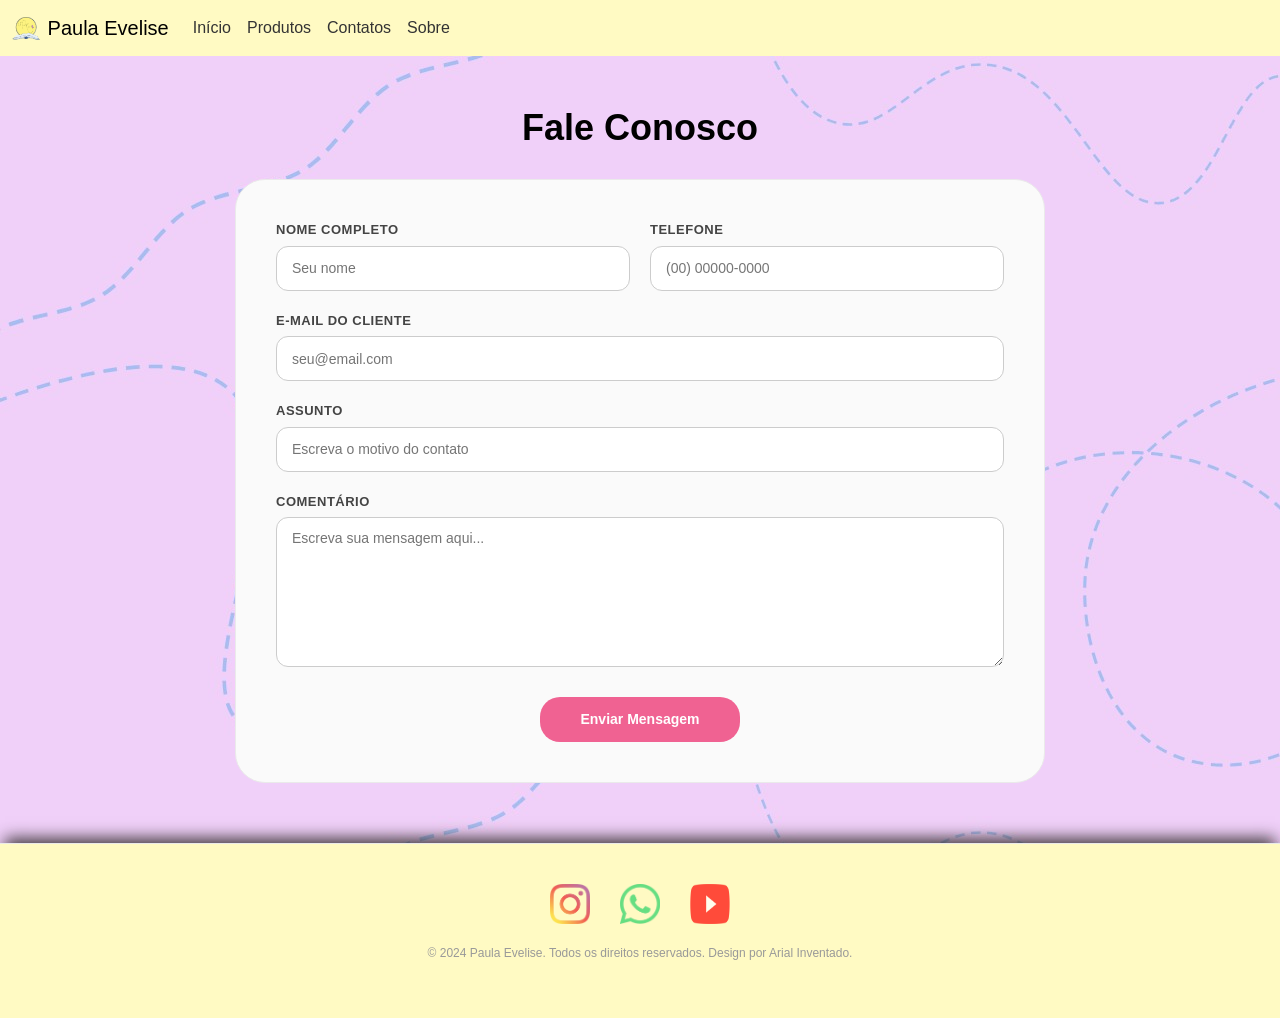
==== commit 5a17b7f9: "alterações gerais" ====
--- a/Contatos.html
+++ b/Contatos.html
@@ -310,7 +310,7 @@
                 <a class="navbar-brand" href="#">
                     <img src="./imagens_index/logoCliente.png" alt="Logo" width="30" height="24" class="d-inline-block align-text-top">
                     Paula Evelise
-                  </a>
+                </a>
               <button class="navbar-toggler" type="button" data-bs-toggle="collapse" data-bs-target="#navbarNav" aria-controls="navbarNav" aria-expanded="false" aria-label="Toggle navigation" id="botao"> 
                 <span class="navbar-toggler-icon"></span>
               </button>
@@ -384,7 +384,7 @@
         <div class="icones">
             <a href="https://www.instagram.com/paulaevelise72?igsh=MTg4MHEwcnJuc3Zzeg==" target="_blank"><img
                     src="img/insta.png" alt="Instagram"></a>
-            <a href="" target="_blank"><img src="img/whatts.png" alt="WhatsApp"></a>
+            <a href="https://wa.me/5511960605992?text=Ol%C3%A1!%0AQuero%20informa%C3%A7%C3%B5es%20sobre%20os%20produtos." target="_blank"><img src="img/whatts.png" alt="WhatsApp"></a>
             <a href="https://m.youtube.com/channel/UCNgQJVknTLY3jmE4NBJoQzw" target="_blank"><img src="img/li.png"
                     alt="YouTube"></a>
         </div>
@@ -398,44 +398,56 @@
     </div>
 
     <script>
-        function enviarMensagem() {
-            const nome = document.getElementById('nome').value.trim();
-            const telefone = document.getElementById('telefone').value.trim();
-            const email = document.getElementById('email').value.trim();
-            const assunto = document.getElementById('assunto').value.trim();
-            const comentario = document.getElementById('comentario').value.trim();
-
-            if (!nome || !email || !comentario) {
-                alert('Por favor, preencha os campos obrigatórios (Nome, E-mail e Comentário).');
-                return;
-            }
-
-            document.getElementById('modal-nome').textContent = nome;
-            document.getElementById('modal-telefone').textContent = telefone || '—';
-            document.getElementById('modal-email').textContent = email;
-            document.getElementById('modal-assunto').textContent = assunto || '—';
-            document.getElementById('modal-comentario').textContent = comentario;
-
-            document.getElementById('overlay').classList.add('ativo');
-        }
-
-        function fecharModal() {
-            document.getElementById('overlay').classList.remove('ativo');
-            document.getElementById('nome').value = '';
-            document.getElementById('telefone').value = '';
-            document.getElementById('email').value = '';
-            document.getElementById('assunto').value = '';
-            document.getElementById('comentario').value = '';
-        }
-    </script>
-<<<<<<< HEAD
-     <script src="https://cdn.jsdelivr.net/npm/bootstrap@5.3.8/dist/js/bootstrap.bundle.min.js" integrity="sha384-FKyoEForCGlyvwx9Hj09JcYn3nv7wiPVlz7YYwJrWVcXK/BmnVDxM+D2scQbITxI" crossorigin="anonymous"></script>
-=======
-     <script src="https://vlibras.gov.br/app/vlibras-plugin.js"></script>
-     <script>
-         new window.VLibras.Widget('https://vlibras.gov.br/app');
-     </script>
->>>>>>> 9ee7bf2a9346d8666487f7d777ec2e79e9f06adb
+    function enviarMensagem() {
+        
+        const nome = document.getElementById('nome').value.trim();
+        const telefone = document.getElementById('telefone').value.trim();
+        const email = document.getElementById('email').value.trim();
+        const assunto = document.getElementById('assunto').value.trim();
+        const comentario = document.getElementById('comentario').value.trim();
+
+        
+        if (!nome || !email || !comentario) {
+            alert('Por favor, preencha os campos obrigatórios (Nome, E-mail e Comentário).');
+            return;
+        }
+
+       
+        const numeroWhats = "5511960605992"; 
+
+        
+        const mensagem = `Olá, Paula! Nova mensagem recebida pelo site:\n\n` +
+                         `Nome: ${nome}\n` +
+                         `Telefone: ${telefone || 'Não informado'}\n` +
+                         `E-mail: ${email}\n` +
+                         `Assunto: ${assunto || 'Geral'}\n\n` +
+                         `Comentário: \n${comentario}`;
+
+       
+        const urlWhats = `https://wa.me/${5511960605992}?text=${encodeURIComponent(mensagem)}`;
+        window.open(urlWhats, '_blank');
+
+        
+        document.getElementById('modal-nome').textContent = nome;
+        document.getElementById('modal-telefone').textContent = telefone || '—';
+        document.getElementById('modal-email').textContent = email;
+        document.getElementById('modal-assunto').textContent = assunto || '—';
+        document.getElementById('modal-comentario').textContent = comentario;
+
+        document.getElementById('overlay').classList.add('ativo');
+    }
+
+    function fecharModal() {
+        document.getElementById('overlay').classList.remove('ativo');
+        
+        document.getElementById('nome').value = '';
+        document.getElementById('telefone').value = '';
+        document.getElementById('email').value = '';
+        document.getElementById('assunto').value = '';
+        document.getElementById('comentario').value = '';
+    }
+</script>
+    <script src="https://cdn.jsdelivr.net/npm/bootstrap@5.3.8/dist/js/bootstrap.bundle.min.js" integrity="sha384-FKyoEForCGlyvwx9Hj09JcYn3nv7wiPVlz7YYwJrWVcXK/BmnVDxM+D2scQbITxI" crossorigin="anonymous"></script>
 </body>
 
 </html>
